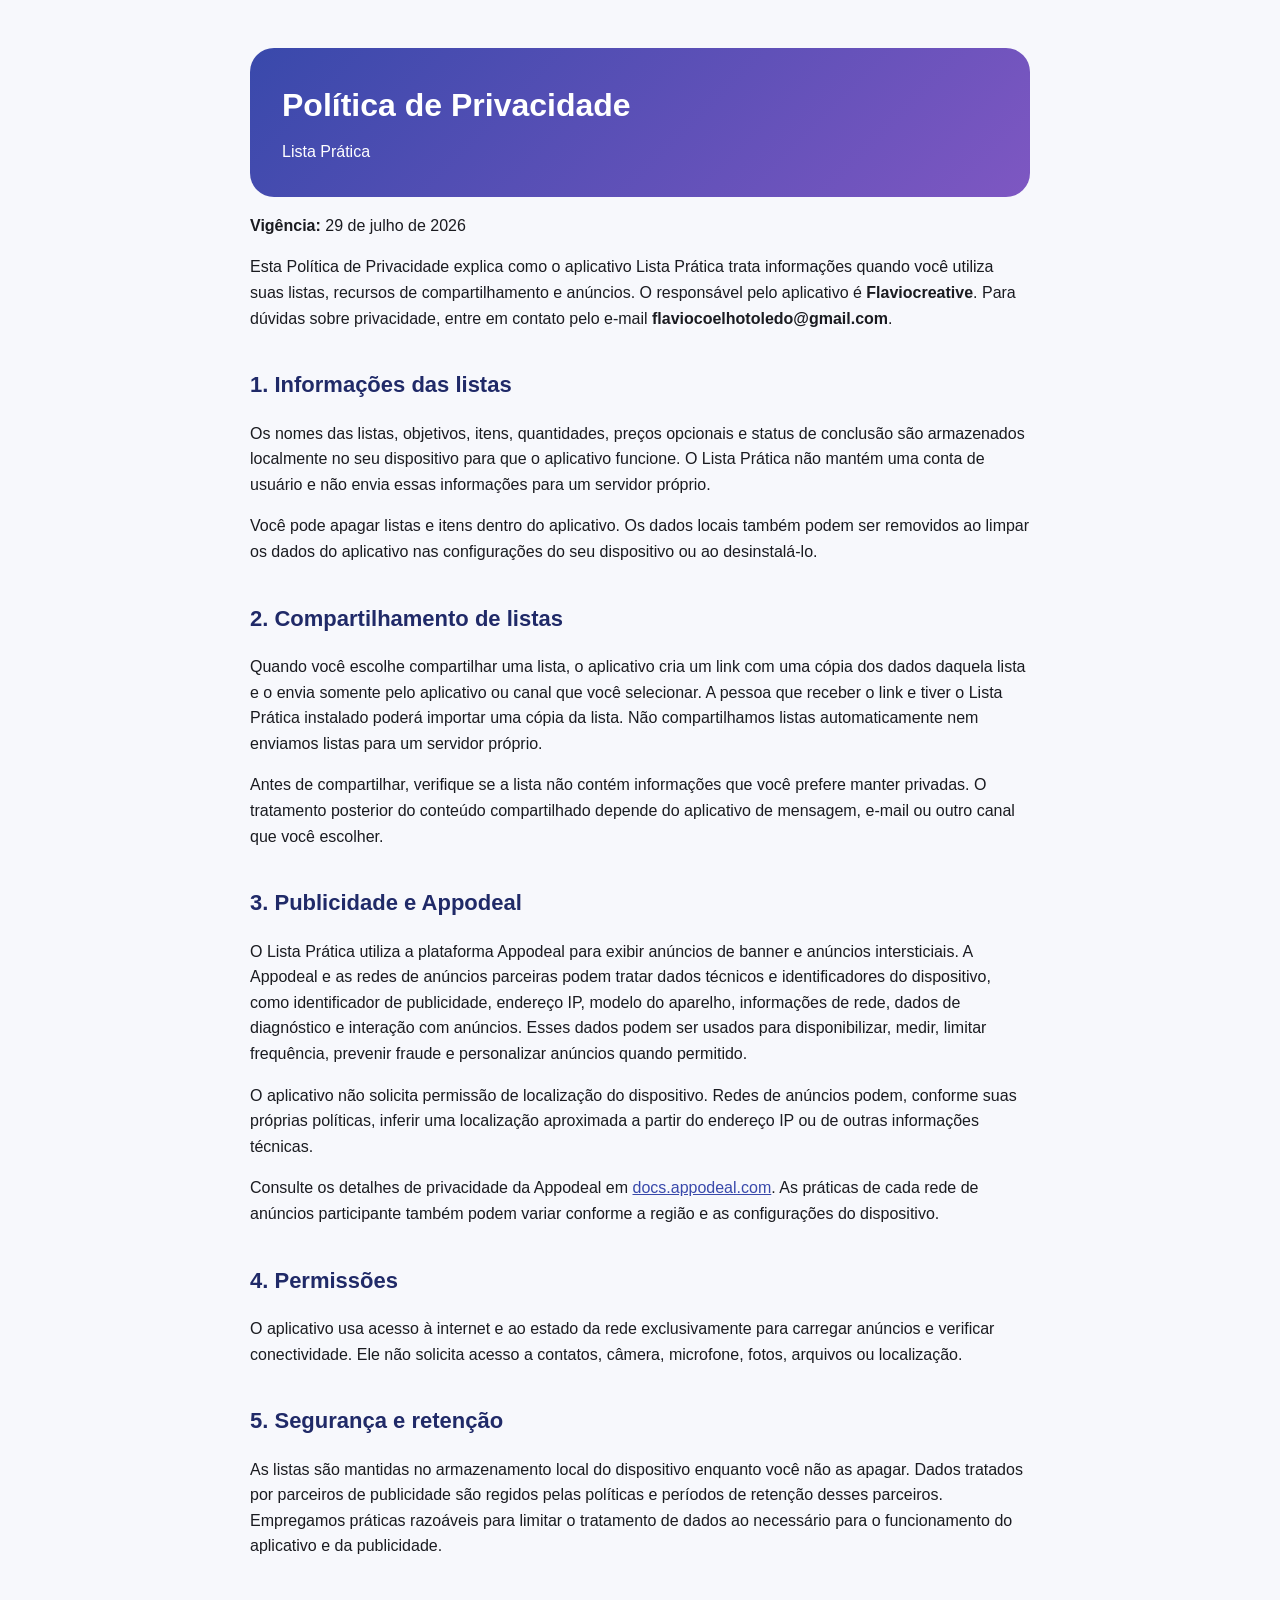
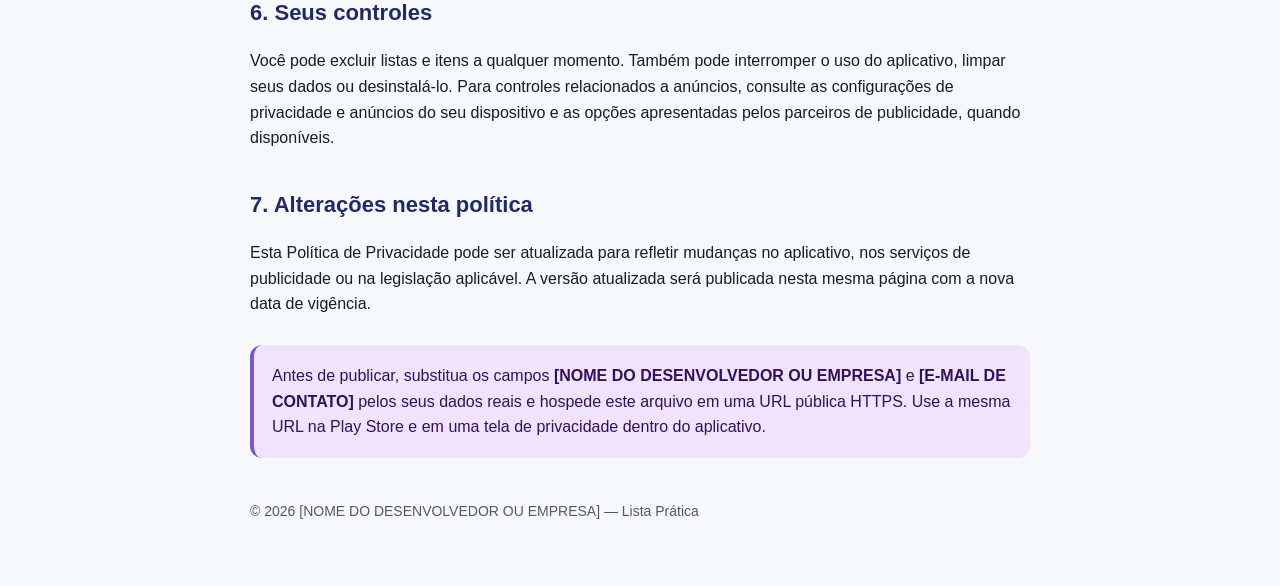
==== politica-de-privacidade-listapratica.html @ 304355ec "Rename politica-de-privacidade.html to politica-de-privacidade-listapratica.html" ====
<!doctype html>
<html lang="pt-BR">
<head>
  <meta charset="utf-8">
  <meta name="viewport" content="width=device-width, initial-scale=1">
  <title>Política de Privacidade — Lista Prática</title>
  <style>
    :root { color-scheme: light; }
    body { margin: 0; background: #f7f8fc; color: #1a1b20; font-family: Arial, Helvetica, sans-serif; line-height: 1.6; }
    main { max-width: 780px; margin: 0 auto; padding: 48px 24px 64px; }
    header { padding: 32px; border-radius: 24px; color: #fff; background: linear-gradient(135deg, #3949ab, #7e57c2); }
    h1 { margin: 0 0 8px; font-size: 32px; }
    h2 { margin-top: 36px; font-size: 22px; color: #202a68; }
    p, li { font-size: 16px; }
    .notice { margin-top: 28px; padding: 18px; border-left: 4px solid #7e57c2; border-radius: 12px; background: #f0e3ff; color: #31115a; }
    a { color: #3949ab; }
    footer { margin-top: 42px; color: #565764; font-size: 14px; }
  </style>
</head>
<body>
  <main>
    <header>
      <h1>Política de Privacidade</h1>
      <div>Lista Prática</div>
    </header>

    <p><strong>Vigência:</strong> 29 de julho de 2026</p>

    <p>
      Esta Política de Privacidade explica como o aplicativo Lista Prática trata informações quando você utiliza suas listas, recursos de compartilhamento e anúncios. O responsável pelo aplicativo é <strong>Flaviocreative</strong>. Para dúvidas sobre privacidade, entre em contato pelo e-mail <strong>flaviocoelhotoledo@gmail.com</strong>.
    </p>

    <h2>1. Informações das listas</h2>
    <p>
      Os nomes das listas, objetivos, itens, quantidades, preços opcionais e status de conclusão são armazenados localmente no seu dispositivo para que o aplicativo funcione. O Lista Prática não mantém uma conta de usuário e não envia essas informações para um servidor próprio.
    </p>
    <p>
      Você pode apagar listas e itens dentro do aplicativo. Os dados locais também podem ser removidos ao limpar os dados do aplicativo nas configurações do seu dispositivo ou ao desinstalá-lo.
    </p>

    <h2>2. Compartilhamento de listas</h2>
    <p>
      Quando você escolhe compartilhar uma lista, o aplicativo cria um link com uma cópia dos dados daquela lista e o envia somente pelo aplicativo ou canal que você selecionar. A pessoa que receber o link e tiver o Lista Prática instalado poderá importar uma cópia da lista. Não compartilhamos listas automaticamente nem enviamos listas para um servidor próprio.
    </p>
    <p>
      Antes de compartilhar, verifique se a lista não contém informações que você prefere manter privadas. O tratamento posterior do conteúdo compartilhado depende do aplicativo de mensagem, e-mail ou outro canal que você escolher.
    </p>

    <h2>3. Publicidade e Appodeal</h2>
    <p>
      O Lista Prática utiliza a plataforma Appodeal para exibir anúncios de banner e anúncios intersticiais. A Appodeal e as redes de anúncios parceiras podem tratar dados técnicos e identificadores do dispositivo, como identificador de publicidade, endereço IP, modelo do aparelho, informações de rede, dados de diagnóstico e interação com anúncios. Esses dados podem ser usados para disponibilizar, medir, limitar frequência, prevenir fraude e personalizar anúncios quando permitido.
    </p>
    <p>
      O aplicativo não solicita permissão de localização do dispositivo. Redes de anúncios podem, conforme suas próprias políticas, inferir uma localização aproximada a partir do endereço IP ou de outras informações técnicas.
    </p>
    <p>
      Consulte os detalhes de privacidade da Appodeal em <a href="https://docs.appodeal.com/android/data-protection/app-privacy-details">docs.appodeal.com</a>. As práticas de cada rede de anúncios participante também podem variar conforme a região e as configurações do dispositivo.
    </p>

    <h2>4. Permissões</h2>
    <p>
      O aplicativo usa acesso à internet e ao estado da rede exclusivamente para carregar anúncios e verificar conectividade. Ele não solicita acesso a contatos, câmera, microfone, fotos, arquivos ou localização.
    </p>

    <h2>5. Segurança e retenção</h2>
    <p>
      As listas são mantidas no armazenamento local do dispositivo enquanto você não as apagar. Dados tratados por parceiros de publicidade são regidos pelas políticas e períodos de retenção desses parceiros. Empregamos práticas razoáveis para limitar o tratamento de dados ao necessário para o funcionamento do aplicativo e da publicidade.
    </p>

    <h2>6. Seus controles</h2>
    <p>
      Você pode excluir listas e itens a qualquer momento. Também pode interromper o uso do aplicativo, limpar seus dados ou desinstalá-lo. Para controles relacionados a anúncios, consulte as configurações de privacidade e anúncios do seu dispositivo e as opções apresentadas pelos parceiros de publicidade, quando disponíveis.
    </p>

    <h2>7. Alterações nesta política</h2>
    <p>
      Esta Política de Privacidade pode ser atualizada para refletir mudanças no aplicativo, nos serviços de publicidade ou na legislação aplicável. A versão atualizada será publicada nesta mesma página com a nova data de vigência.
    </p>

    <div class="notice">
      Antes de publicar, substitua os campos <strong>[NOME DO DESENVOLVEDOR OU EMPRESA]</strong> e <strong>[E-MAIL DE CONTATO]</strong> pelos seus dados reais e hospede este arquivo em uma URL pública HTTPS. Use a mesma URL na Play Store e em uma tela de privacidade dentro do aplicativo.
    </div>

    <footer>© 2026 [NOME DO DESENVOLVEDOR OU EMPRESA] — Lista Prática</footer>
  </main>
</body>
</html>
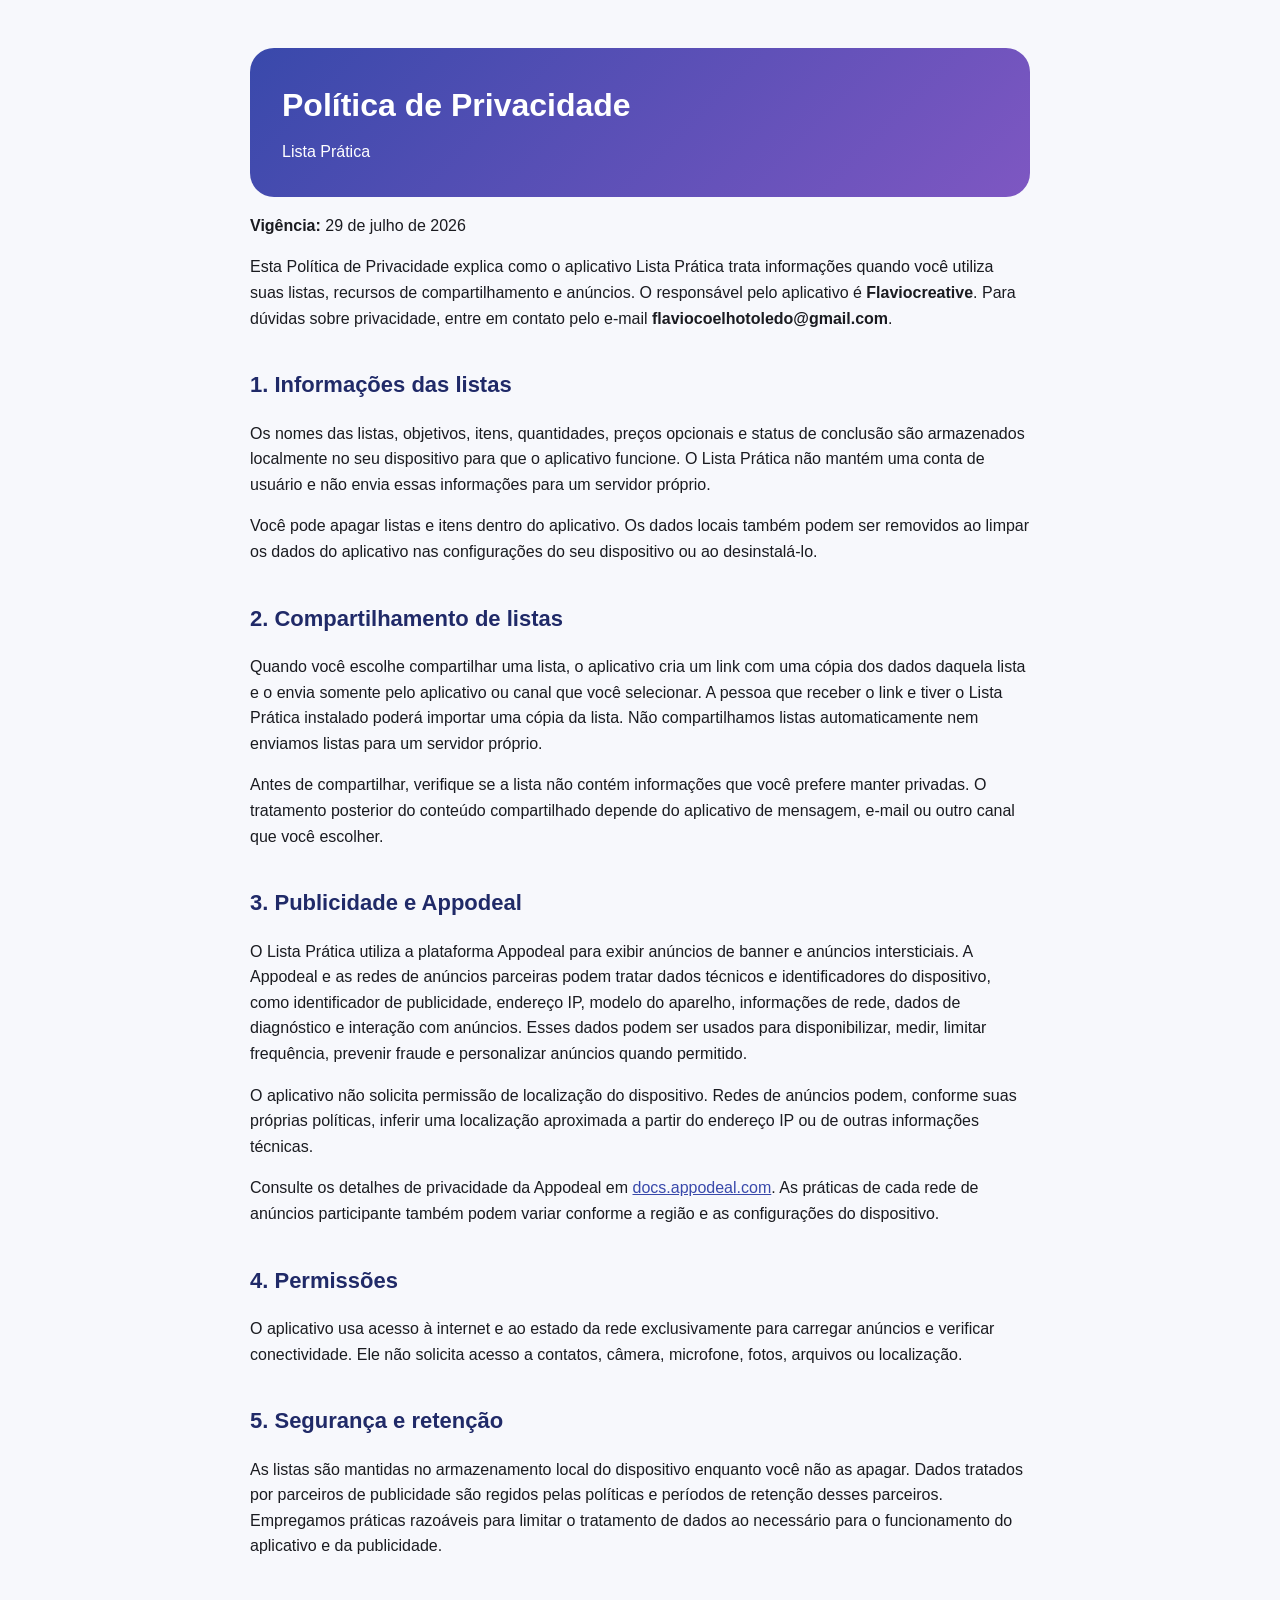
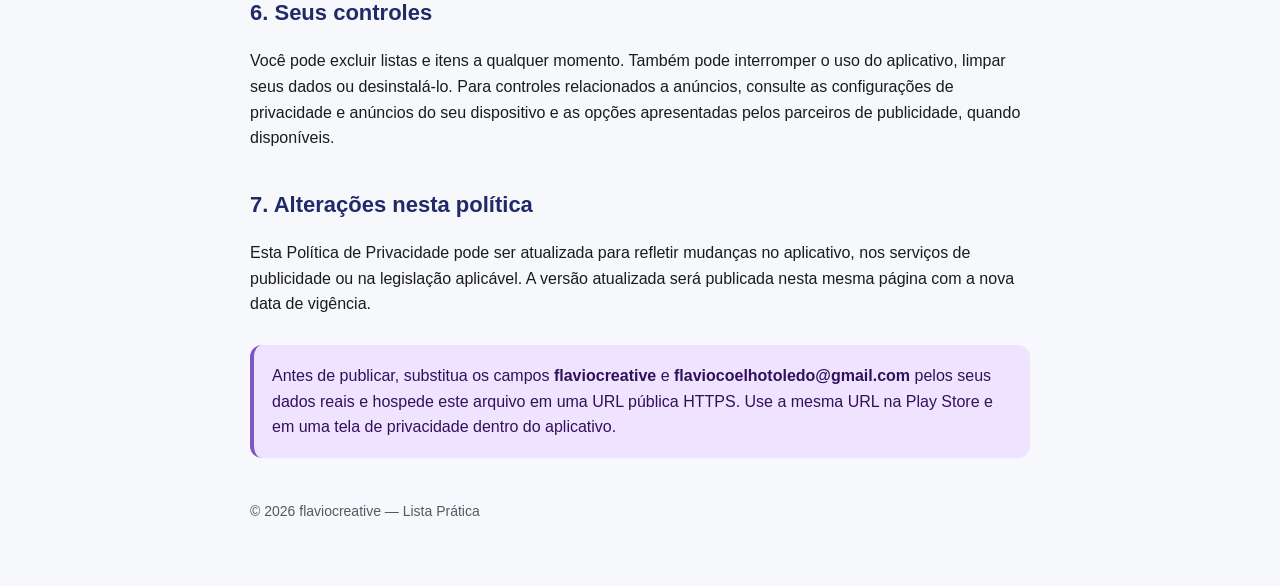
==== commit dc218940: "Update politica-de-privacidade-listapratica.html" ====
--- a/politica-de-privacidade-listapratica.html
+++ b/politica-de-privacidade-listapratica.html
@@ -78,10 +78,10 @@
     </p>
 
     <div class="notice">
-      Antes de publicar, substitua os campos <strong>[NOME DO DESENVOLVEDOR OU EMPRESA]</strong> e <strong>[E-MAIL DE CONTATO]</strong> pelos seus dados reais e hospede este arquivo em uma URL pública HTTPS. Use a mesma URL na Play Store e em uma tela de privacidade dentro do aplicativo.
+      Antes de publicar, substitua os campos <strong>flaviocreative</strong> e <strong>flaviocoelhotoledo@gmail.com</strong> pelos seus dados reais e hospede este arquivo em uma URL pública HTTPS. Use a mesma URL na Play Store e em uma tela de privacidade dentro do aplicativo.
     </div>
 
-    <footer>© 2026 [NOME DO DESENVOLVEDOR OU EMPRESA] — Lista Prática</footer>
+    <footer>© 2026 flaviocreative — Lista Prática</footer>
   </main>
 </body>
 </html>
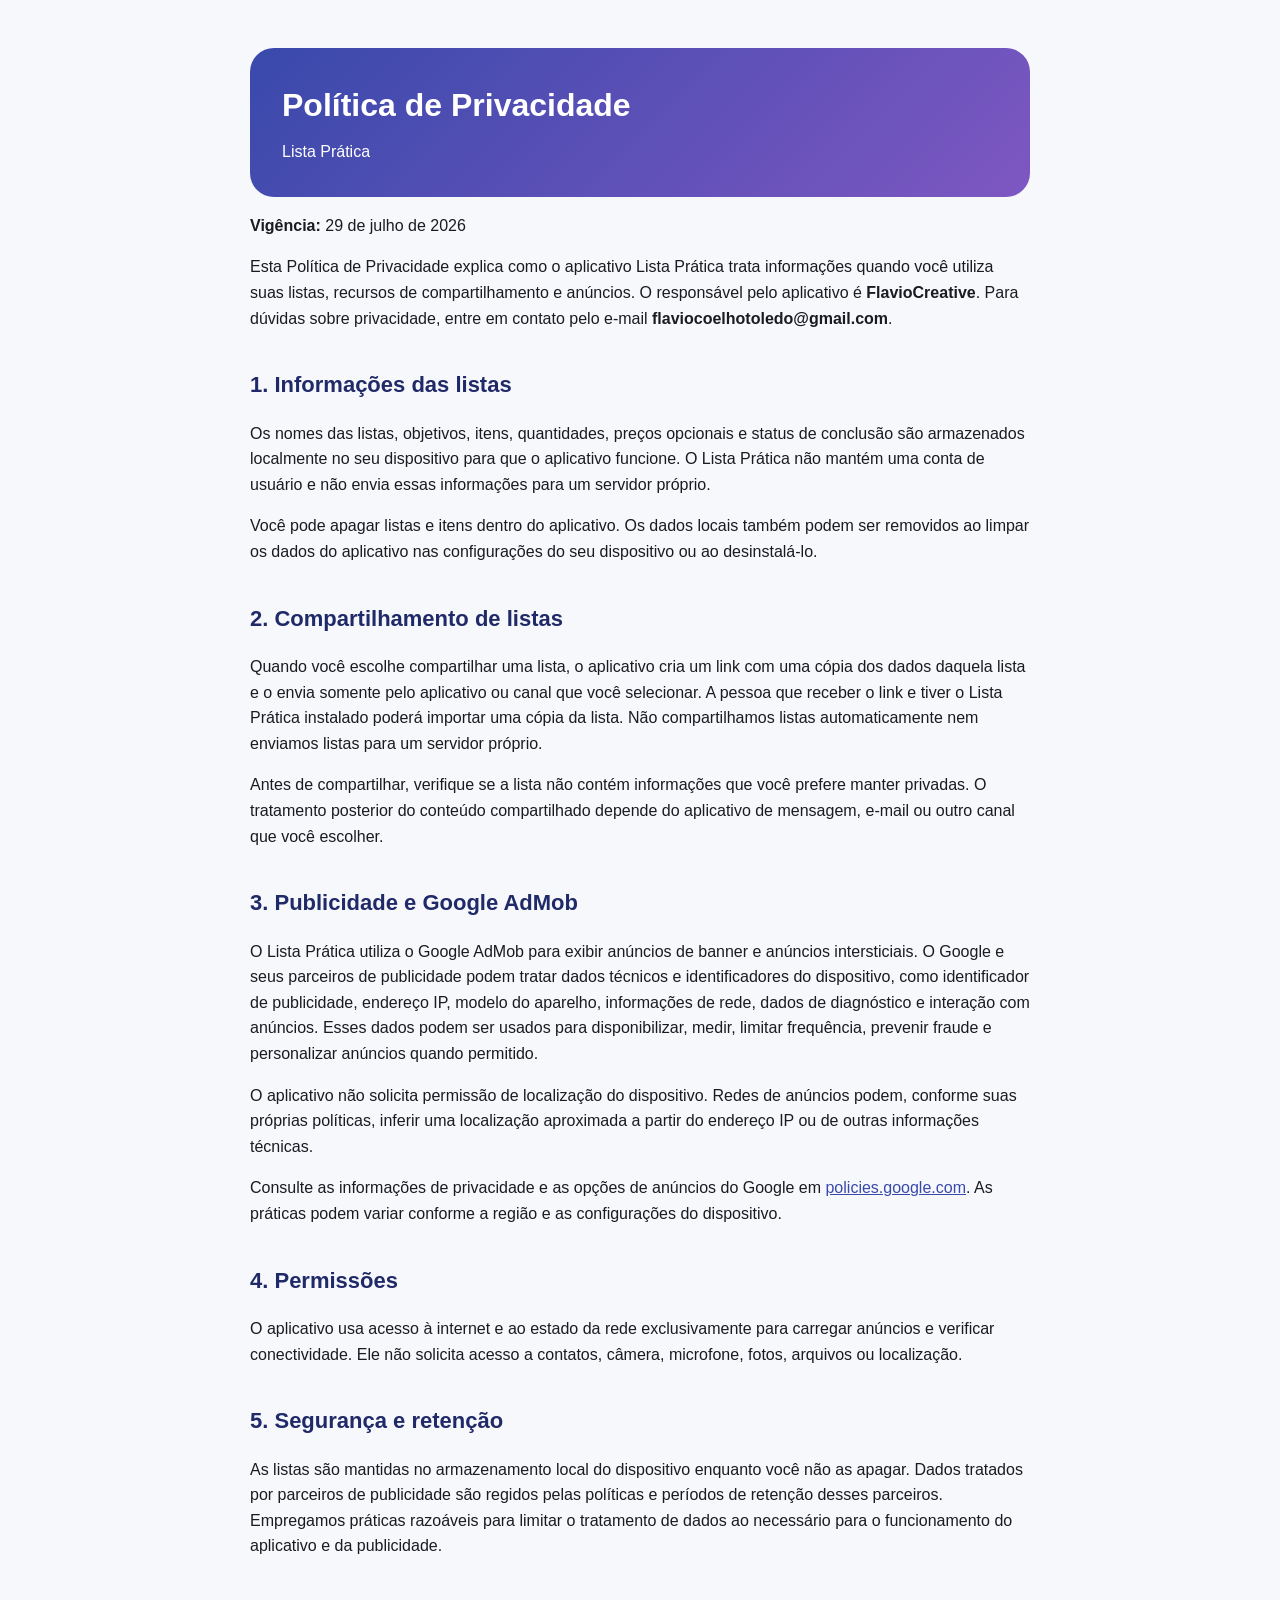
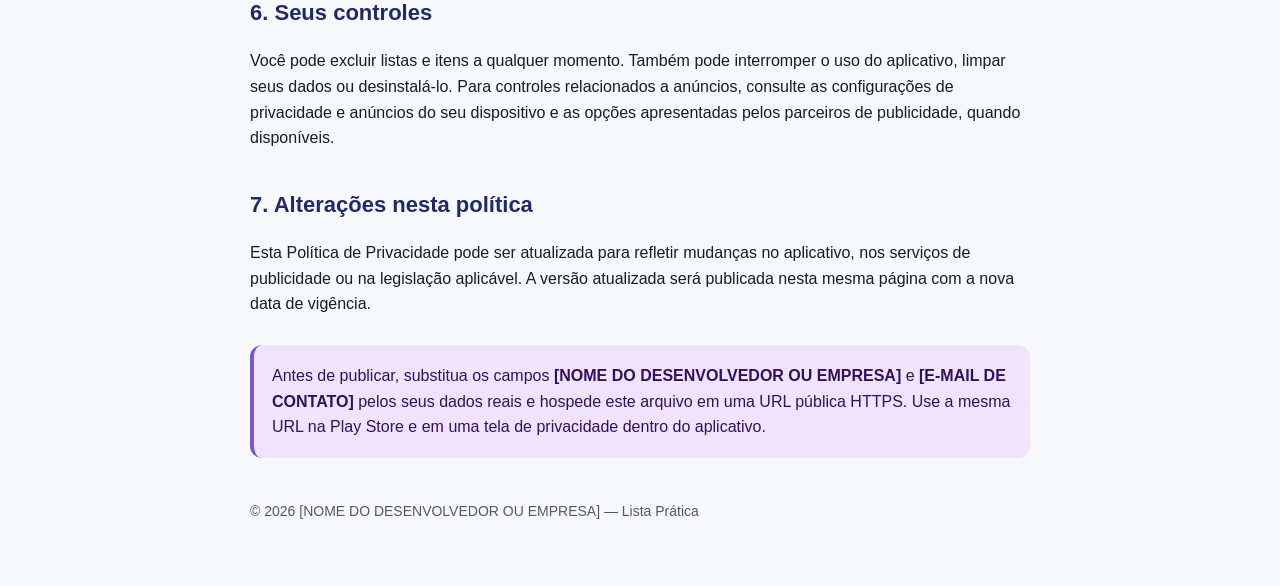
==== commit 034288c2: "Update politica-de-privacidade-listapratica.html" ====
--- a/politica-de-privacidade-listapratica.html
+++ b/politica-de-privacidade-listapratica.html
@@ -27,7 +27,7 @@
     <p><strong>Vigência:</strong> 29 de julho de 2026</p>
 
     <p>
-      Esta Política de Privacidade explica como o aplicativo Lista Prática trata informações quando você utiliza suas listas, recursos de compartilhamento e anúncios. O responsável pelo aplicativo é <strong>Flaviocreative</strong>. Para dúvidas sobre privacidade, entre em contato pelo e-mail <strong>flaviocoelhotoledo@gmail.com</strong>.
+      Esta Política de Privacidade explica como o aplicativo Lista Prática trata informações quando você utiliza suas listas, recursos de compartilhamento e anúncios. O responsável pelo aplicativo é <strong>FlavioCreative</strong>. Para dúvidas sobre privacidade, entre em contato pelo e-mail <strong>flaviocoelhotoledo@gmail.com</strong>.
     </p>
 
     <h2>1. Informações das listas</h2>
@@ -46,15 +46,15 @@
       Antes de compartilhar, verifique se a lista não contém informações que você prefere manter privadas. O tratamento posterior do conteúdo compartilhado depende do aplicativo de mensagem, e-mail ou outro canal que você escolher.
     </p>
 
-    <h2>3. Publicidade e Appodeal</h2>
+    <h2>3. Publicidade e Google AdMob</h2>
     <p>
-      O Lista Prática utiliza a plataforma Appodeal para exibir anúncios de banner e anúncios intersticiais. A Appodeal e as redes de anúncios parceiras podem tratar dados técnicos e identificadores do dispositivo, como identificador de publicidade, endereço IP, modelo do aparelho, informações de rede, dados de diagnóstico e interação com anúncios. Esses dados podem ser usados para disponibilizar, medir, limitar frequência, prevenir fraude e personalizar anúncios quando permitido.
+      O Lista Prática utiliza o Google AdMob para exibir anúncios de banner e anúncios intersticiais. O Google e seus parceiros de publicidade podem tratar dados técnicos e identificadores do dispositivo, como identificador de publicidade, endereço IP, modelo do aparelho, informações de rede, dados de diagnóstico e interação com anúncios. Esses dados podem ser usados para disponibilizar, medir, limitar frequência, prevenir fraude e personalizar anúncios quando permitido.
     </p>
     <p>
       O aplicativo não solicita permissão de localização do dispositivo. Redes de anúncios podem, conforme suas próprias políticas, inferir uma localização aproximada a partir do endereço IP ou de outras informações técnicas.
     </p>
     <p>
-      Consulte os detalhes de privacidade da Appodeal em <a href="https://docs.appodeal.com/android/data-protection/app-privacy-details">docs.appodeal.com</a>. As práticas de cada rede de anúncios participante também podem variar conforme a região e as configurações do dispositivo.
+      Consulte as informações de privacidade e as opções de anúncios do Google em <a href="https://policies.google.com/technologies/ads">policies.google.com</a>. As práticas podem variar conforme a região e as configurações do dispositivo.
     </p>
 
     <h2>4. Permissões</h2>
@@ -78,10 +78,10 @@
     </p>
 
     <div class="notice">
-      Antes de publicar, substitua os campos <strong>flaviocreative</strong> e <strong>flaviocoelhotoledo@gmail.com</strong> pelos seus dados reais e hospede este arquivo em uma URL pública HTTPS. Use a mesma URL na Play Store e em uma tela de privacidade dentro do aplicativo.
+      Antes de publicar, substitua os campos <strong>[NOME DO DESENVOLVEDOR OU EMPRESA]</strong> e <strong>[E-MAIL DE CONTATO]</strong> pelos seus dados reais e hospede este arquivo em uma URL pública HTTPS. Use a mesma URL na Play Store e em uma tela de privacidade dentro do aplicativo.
     </div>
 
-    <footer>© 2026 flaviocreative — Lista Prática</footer>
+    <footer>© 2026 [NOME DO DESENVOLVEDOR OU EMPRESA] — Lista Prática</footer>
   </main>
 </body>
 </html>
